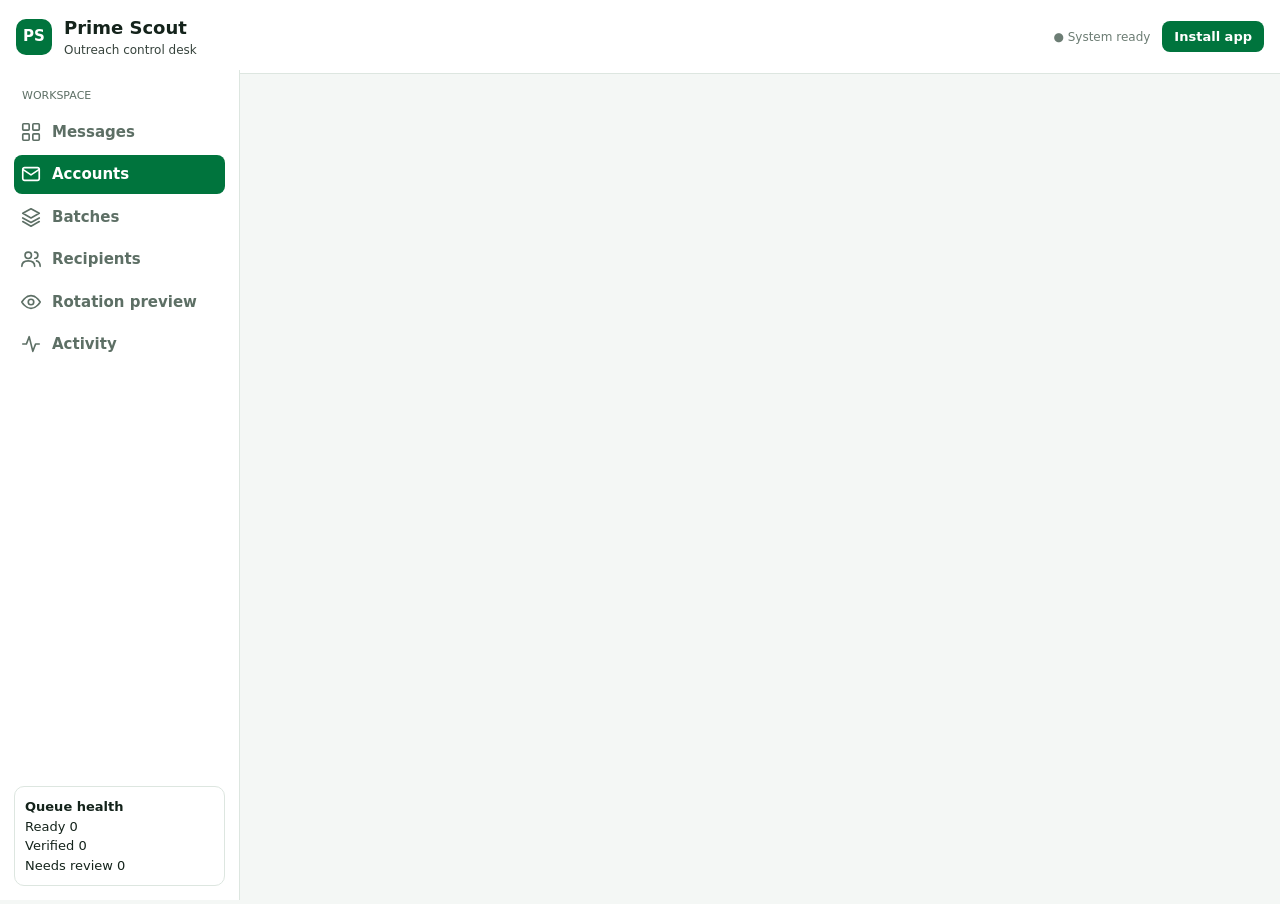
==== accounts.html @ 2829dbc3 "Add files via upload" ====
<!DOCTYPE html>
<html lang="en">
<head>
<meta charset="utf-8">
<meta name="viewport" content="width=device-width, initial-scale=1, viewport-fit=cover">
<meta name="theme-color" content="#00743d">
<meta name="description" content="Scout store owners with rotating message bodies, multiple sending accounts, address checking and no repeat sends.">
<title>Prime Scout — Accounts</title>
<link rel="manifest" href="manifest.webmanifest">
<link rel="icon" href="icon.svg" type="image/svg+xml">
<link rel="stylesheet" href="styles.css">
</head>
<body data-page="accounts">
<header>
  <div class="crest">PS</div>
  <div><h1>Prime Scout</h1><small>Outreach control desk</small></div>
  <span class="ready">● System ready</span><button class="btn" id="inst">Install app</button>
</header>
<nav id="nav"></nav>
<main id="app"></main>
<div id="toast"></div>
<script src="app.js" defer></script>
</body>
</html>
---- styles.css ----
:root{--bg:#f4f7f5;--card:#fff;--ink:#14231b;--mute:#5d6f65;--line:#dde6e0;--brand:#00743d;--brand-ink:#fff;--warn:#b45309;--bad:#b91c1c;--ok:#047857;box-sizing:border-box;padding-top:env(safe-area-inset-top,0px);padding-bottom:env(safe-area-inset-bottom,0px)}
@media (prefers-color-scheme:dark){:root:not([data-theme="light"]){--bg:#0e1612;--card:#16211b;--ink:#e8f1ec;--mute:#93a79c;--line:#26352c;--brand:#2fbf7a;--brand-ink:#04150c;--warn:#f59e0b;--bad:#f87171;--ok:#34d399}}
:root[data-theme="dark"]{--bg:#0e1612;--card:#16211b;--ink:#e8f1ec;--mute:#93a79c;--line:#26352c;--brand:#2fbf7a;--brand-ink:#04150c;--warn:#f59e0b;--bad:#f87171;--ok:#34d399}
*,*::before,*::after{box-sizing:inherit}
html{scroll-padding-top:env(safe-area-inset-top,0px)}
body{margin:0;background:var(--bg);color:var(--ink);font:15px/1.5 system-ui,-apple-system,"Segoe UI",Roboto,sans-serif}
header{background:var(--brand);color:var(--brand-ink);padding:14px 16px;display:flex;align-items:center;gap:12px;flex-wrap:wrap}
header h1{font-size:18px;margin:0}header small{opacity:.85;display:block;font-size:12px}
.crest{width:36px;height:36px;border-radius:10px;background:var(--brand-ink);color:var(--brand);display:grid;place-items:center;font-weight:800}
.health{margin-left:auto;display:flex;gap:6px;font-size:12px}
.health span{background:rgba(0,0,0,.2);padding:3px 8px;border-radius:99px}
nav{display:flex;gap:4px;overflow-x:auto;padding:8px 12px;background:var(--card);border-bottom:1px solid var(--line);position:sticky;top:0;z-index:5}
nav a{border:0;background:none;color:var(--mute);padding:8px 12px;border-radius:8px;font:inherit;font-weight:600;cursor:pointer;white-space:nowrap}
nav a.on{background:var(--brand);color:var(--brand-ink)}
main{max-width:920px;margin:0 auto;padding:16px}
.stats{display:grid;grid-template-columns:repeat(auto-fit,minmax(120px,1fr));gap:10px;margin-bottom:16px}
.stat{background:var(--card);border:1px solid var(--line);border-radius:12px;padding:12px}
.stat b{font-size:24px;display:block}.stat span{color:var(--mute);font-size:12px}
.card{background:var(--card);border:1px solid var(--line);border-radius:12px;padding:14px;margin-bottom:12px}
h2{margin:0 0 4px;font-size:20px}.sub{color:var(--mute);margin:0 0 14px}
label{display:block;font-size:12px;font-weight:600;color:var(--mute);margin:8px 0 4px}
input,textarea,select{width:100%;padding:9px 10px;border:1px solid var(--line);border-radius:8px;background:var(--bg);color:var(--ink);font:inherit}
textarea{min-height:90px;resize:vertical}
.row{display:flex;gap:8px;flex-wrap:wrap;align-items:center}.row>*{flex:1;min-width:120px}
.btn{border:1px solid var(--line);background:var(--card);color:var(--ink);padding:8px 12px;border-radius:8px;font:inherit;font-weight:600;cursor:pointer;flex:0 0 auto}
.btn.p{background:var(--brand);color:var(--brand-ink);border-color:var(--brand)}.btn.d{color:var(--bad)}
.item{display:flex;gap:10px;align-items:flex-start;justify-content:space-between;padding:10px 0;border-top:1px solid var(--line)}
.item:first-child{border-top:0}.item p{margin:2px 0 0;color:var(--mute);font-size:13px;white-space:pre-wrap}
.tag{font-size:11px;padding:2px 8px;border-radius:99px;border:1px solid var(--line);color:var(--mute);white-space:nowrap}
.tag.ok{color:var(--ok)}.tag.warn{color:var(--warn)}.tag.bad{color:var(--bad)}
.acts{display:flex;gap:6px;flex-wrap:wrap}
.scroll{overflow-x:auto}table{width:100%;border-collapse:collapse;font-size:13px}th,td{text-align:left;padding:8px;border-top:1px solid var(--line)}th{color:var(--mute)}
.empty{color:var(--mute);text-align:center;padding:20px}
.mrow{display:flex;align-items:center;gap:12px;background:var(--card);border:1px solid var(--line);border-radius:12px;padding:14px;margin-bottom:10px}.num{width:40px;height:40px;border-radius:50%;background:color-mix(in srgb,var(--brand) 12%,var(--card));color:var(--brand);display:grid;place-items:center;font-weight:700;flex:0 0 auto}.mt{flex:1;min-width:0}.mt b{display:block}.mt small{color:var(--mute);display:block;overflow:hidden;text-overflow:ellipsis;white-space:nowrap}.opt{display:block;width:100%;text-align:left;background:var(--card);border:1px solid var(--line);border-radius:10px;padding:14px;margin-top:10px;color:var(--ink);font:inherit;cursor:pointer}.opt small{display:block;color:var(--mute)}.opt.on{border-color:var(--brand);background:color-mix(in srgb,var(--brand) 10%,var(--card))}.addb{width:100%;padding:14px;text-align:center;border:1px solid var(--line);background:var(--bg);border-radius:10px;font:inherit;font-weight:600;color:var(--ink);cursor:pointer}.trash{background:none;border:0;color:var(--mute);cursor:pointer;padding:4px}.sw{width:48px;height:28px;border-radius:99px;background:var(--line);position:relative;border:0;cursor:pointer;flex:0 0 auto}.sw.on{background:var(--brand)}.sw::after{content:'';position:absolute;top:3px;left:3px;width:22px;height:22px;border-radius:50%;background:#fff;transition:.15s}.sw.on::after{left:23px}
.seg{display:flex;background:color-mix(in srgb,#7c3aed 8%,var(--card));border-radius:99px;padding:4px}.seg button{border:0;background:none;padding:8px 14px;border-radius:99px;font:inherit;color:var(--mute);cursor:pointer}.seg button.on{background:var(--card);color:var(--ink);font-weight:600;box-shadow:0 1px 3px rgba(0,0,0,.15)}.tot{background:color-mix(in srgb,#10b981 22%,var(--card));border-radius:16px;padding:16px;margin:14px 0}.tot b{font-size:30px;display:block}.chart{display:flex;align-items:flex-end;gap:4px;height:200px;background:color-mix(in srgb,#7c3aed 5%,var(--card));border-radius:16px;padding:12px 8px 0}.col{flex:1;height:100%;display:flex;align-items:flex-end}.bar{width:100%;background:#7c3aed;border-radius:6px 6px 0 0}.lbls{display:flex;gap:4px;font-size:11px;color:var(--mute);padding:6px 8px 0}.lbls span{flex:1;text-align:center}.dot{display:inline-block;width:12px;height:12px;border-radius:50%;background:#7c3aed;margin-right:8px;vertical-align:middle}
.stats{display:grid;grid-template-columns:repeat(4,1fr);gap:0;border:1px solid var(--line);border-radius:14px;background:var(--card);margin-bottom:16px}.stat{border:0;border-radius:0;border-right:1px solid var(--line);text-align:center;background:none;padding:14px 4px}.stat:last-child{border-right:0}.stat span{text-transform:uppercase;font-size:11px;letter-spacing:.04em}.stat i{font-size:16px;font-weight:600}
.eyebrow{font-size:11px;letter-spacing:.08em;text-transform:uppercase;color:var(--brand);font-weight:700}
.ready{margin-left:auto;font-size:12px;opacity:.9}
#inst{background:var(--brand-ink);color:var(--brand);border:0;padding:6px 12px;font-size:13px}
.wk,.qh,.lg{display:none}
.stat i{display:block;font-style:normal;font-size:12px;color:var(--ok);margin-top:2px}
.live{display:flex;justify-content:space-between;gap:10px;align-items:flex-start}
nav{position:fixed;bottom:0;left:0;right:0;top:auto;z-index:9;justify-content:space-around;border-top:1px solid var(--line);border-bottom:0;padding:6px 6px calc(6px + env(safe-area-inset-bottom,0px))}
nav a{padding:8px 6px;font-size:12px;flex:1}
main{padding-bottom:90px}
@media(min-width:820px){body{display:grid;grid-template-columns:240px 1fr;grid-template-rows:auto 1fr}header{grid-column:1/3}nav{position:sticky;top:0;grid-row:2;align-self:start;height:calc(100vh - 70px);flex-direction:column;border-top:0;border-right:1px solid var(--line);padding:14px;justify-content:flex-start}nav a{flex:0;text-align:left;font-size:15px}.wk,.qh,.lg{display:block}.sh{display:none}.wk{font-size:11px;color:var(--mute);text-transform:uppercase;margin:4px 8px}.qh{margin-top:auto;border:1px solid var(--line);border-radius:10px;padding:10px;font-size:13px}main{padding-bottom:16px;width:100%}}
#toast{position:fixed;left:50%;bottom:calc(20px + env(safe-area-inset-bottom,0px));transform:translateX(-50%);background:var(--ink);color:var(--bg);padding:10px 16px;border-radius:10px;opacity:0;pointer-events:none;transition:.2s;max-width:90%}
#toast.show{opacity:1}
header{background:var(--card);color:var(--ink);border-bottom:1px solid var(--line)}.crest{background:var(--brand);color:var(--brand-ink)}.ready{color:var(--mute)}#inst{background:var(--brand);color:var(--brand-ink)}.ic{width:22px;height:22px;fill:none;stroke:currentColor;stroke-width:1.8;stroke-linecap:round;stroke-linejoin:round;flex:0 0 auto}nav a{display:flex;flex-direction:column;align-items:center;gap:4px}
@media(max-width:819px){nav{position:sticky;top:0;bottom:auto;border-top:0;border-bottom:1px solid var(--line);background:var(--bg);padding:8px 6px}nav a.on{background:var(--card);color:var(--brand);box-shadow:0 1px 4px rgba(0,0,0,.18)}main{padding-bottom:16px}}
@media(min-width:820px){nav a{flex-direction:row;gap:10px}}
.chip{padding:8px 16px;border-radius:99px;font-weight:600;font-size:15px}.chip.g{background:color-mix(in srgb,#10b981 15%,var(--card));color:var(--ok)}.chip.b{background:color-mix(in srgb,#ef4444 15%,var(--card));color:var(--bad)}.chip.u{background:color-mix(in srgb,var(--mute) 15%,var(--card));color:var(--mute)}.seg.g{background:color-mix(in srgb,var(--mute) 12%,var(--card))}.seg.g button{flex:1;padding:10px 4px}
.note{background:color-mix(in srgb,var(--mute) 8%,var(--card));border:1px solid var(--line);border-radius:12px;padding:14px;color:var(--mute);font-size:14px;margin-bottom:10px}

nav a{text-decoration:none}
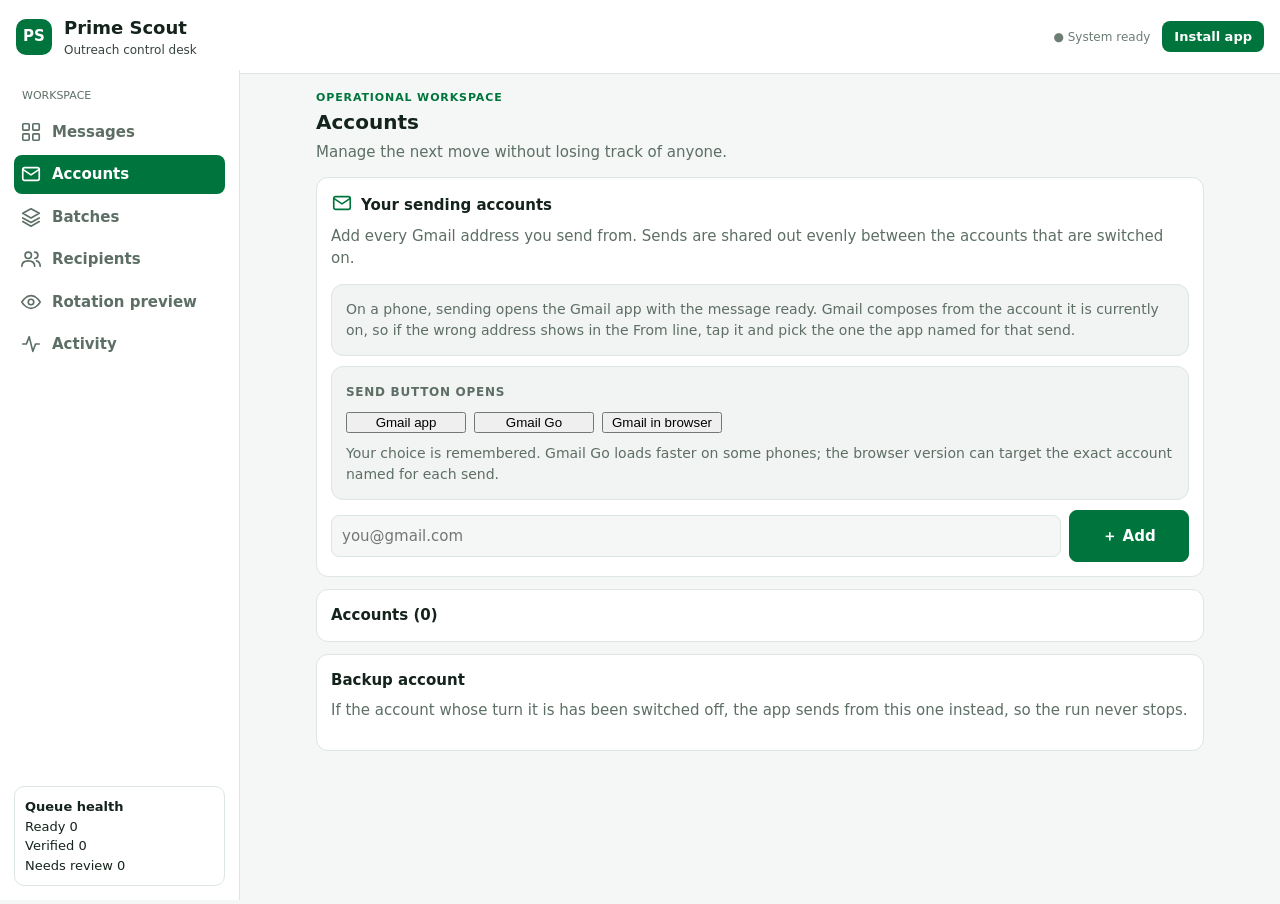
==== commit 67d9b16c: "Add files via upload" ====
--- a/accounts.html
+++ b/accounts.html
@@ -10,15 +10,51 @@
 <link rel="icon" href="icon.svg" type="image/svg+xml">
 <link rel="stylesheet" href="styles.css">
 </head>
-<body data-page="accounts">
+<body data-page="accounts" data-static>
 <header>
   <div class="crest">PS</div>
   <div><h1>Prime Scout</h1><small>Outreach control desk</small></div>
   <span class="ready">● System ready</span><button class="btn" id="inst">Install app</button>
 </header>
 <nav id="nav"></nav>
-<main id="app"></main>
+<main>
+<div class="eyebrow">Operational workspace</div>
+<h2>Accounts</h2>
+<p class="sub">Manage the next move without losing track of anyone.</p>
+<div id="stats"></div>
+
+<section class="card">
+  <b class="ct"><svg class="ic" viewBox="0 0 24 24" style="color:var(--brand);vertical-align:-4px;margin-right:8px"><rect x="3" y="5" width="18" height="14" rx="2"/><path d="M3 7l9 6 9-6"/></svg>Your sending accounts</b>
+  <p class="sub" style="margin:8px 0 14px">Add every Gmail address you send from. Sends are shared out evenly between the accounts that are switched on.</p>
+  <div class="note">On a phone, sending opens the Gmail app with the message ready. Gmail composes from the account it is currently on, so if the wrong address shows in the From line, tap it and pick the one the app named for that send.</div>
+  <div class="note">
+    <b style="font-size:12px;letter-spacing:.06em">SEND BUTTON OPENS</b>
+    <div class="row" style="gap:8px;margin:10px 0">
+      <button class="ob" data-act="setOpen" data-v="app" style="flex:0 0 auto">Gmail app</button>
+      <button class="ob" data-act="setOpen" data-v="go" style="flex:0 0 auto">Gmail Go</button>
+      <button class="ob" data-act="setOpen" data-v="browser" style="flex:0 0 auto">Gmail in browser</button>
+    </div>
+    <span>Your choice is remembered. Gmail Go loads faster on some phones; the browser version can target the exact account named for each send.</span>
+  </div>
+  <div class="row" style="flex-wrap:nowrap">
+    <input id="a-email" type="email" placeholder="you@gmail.com" style="min-width:0">
+    <button class="btn p" data-act="addAcc" style="padding:14px 18px;flex:0 0 auto">＋ Add</button>
+  </div>
+</section>
+
+<section class="card">
+  <b class="ct">Accounts (<span id="acc-count">0</span>)</b>
+  <div id="acc-list"></div>
+</section>
+
+<section class="card">
+  <b class="ct">Backup account</b>
+  <p class="sub" style="margin:8px 0 14px">If the account whose turn it is has been switched off, the app sends from this one instead, so the run never stops.</p>
+  <div id="bk-box"></div>
+</section>
+</main>
 <div id="toast"></div>
 <script src="app.js" defer></script>
+<script src="accounts.js" defer></script>
 </body>
 </html>
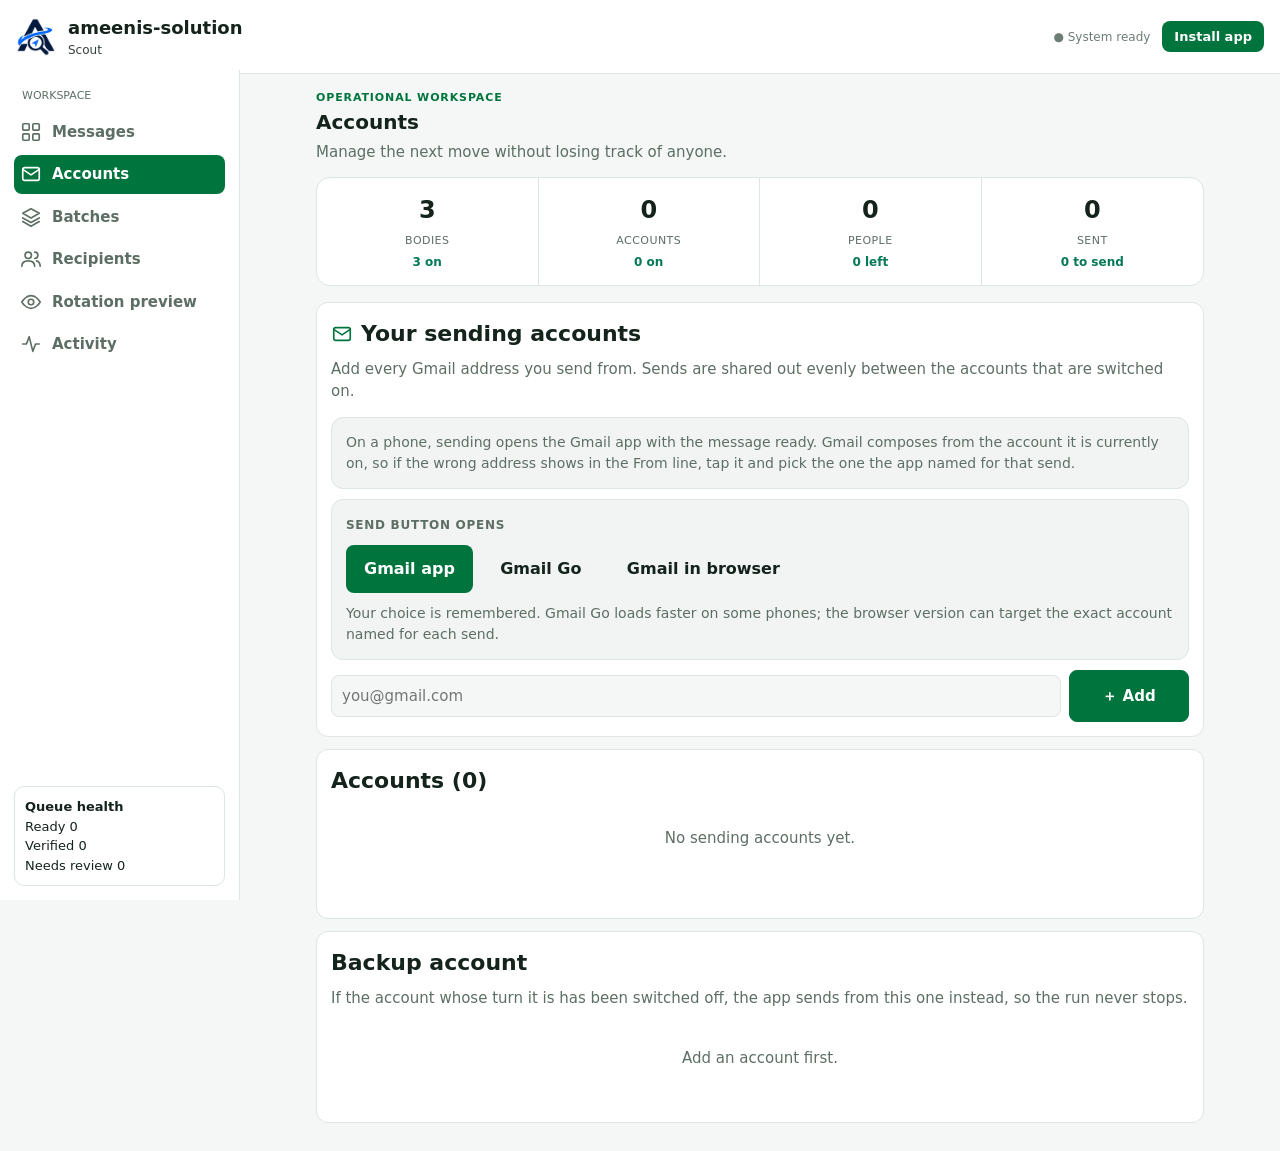
==== commit c56dfa7a: "Add files via upload" ====
--- a/accounts.html
+++ b/accounts.html
@@ -5,15 +5,16 @@
 <meta name="viewport" content="width=device-width, initial-scale=1, viewport-fit=cover">
 <meta name="theme-color" content="#00743d">
 <meta name="description" content="Scout store owners with rotating message bodies, multiple sending accounts, address checking and no repeat sends.">
-<title>Prime Scout — Accounts</title>
+<title>ameenis-solution Scout — Accounts</title>
 <link rel="manifest" href="manifest.webmanifest">
-<link rel="icon" href="icon.svg" type="image/svg+xml">
+<link rel="icon" type="image/png" href="icon-192.png">
+<link rel="apple-touch-icon" href="icon-192.png">
 <link rel="stylesheet" href="styles.css">
 </head>
 <body data-page="accounts" data-static>
 <header>
-  <div class="crest">PS</div>
-  <div><h1>Prime Scout</h1><small>Outreach control desk</small></div>
+  <img class="logo" src="logo-mark.png" alt="ameenis-solution Scout logo" width="40" height="40">
+  <div><h1>ameenis-solution</h1><small>Scout</small></div>
   <span class="ready">● System ready</span><button class="btn" id="inst">Install app</button>
 </header>
 <nav id="nav"></nav>
--- a/styles.css
+++ b/styles.css
@@ -53,3 +53,9 @@
 .note{background:color-mix(in srgb,var(--mute) 8%,var(--card));border:1px solid var(--line);border-radius:12px;padding:14px;color:var(--mute);font-size:14px;margin-bottom:10px}
 
 nav a{text-decoration:none}
+
+.ob{border:0;background:none;padding:12px 18px;font:inherit;font-size:16px;font-weight:600;border-radius:8px;cursor:pointer;color:var(--ink)}.ob.on{background:var(--brand);color:var(--brand-ink)}.ct{font-size:22px}
+
+.dispatch{background:color-mix(in srgb,var(--brand) 9%,var(--card));border-color:color-mix(in srgb,var(--brand) 35%,var(--line))}.saved{border-color:color-mix(in srgb,var(--brand) 30%,var(--line))}.btn:disabled{opacity:.5;cursor:not-allowed}
+
+.logo{width:40px;height:40px;border-radius:10px;object-fit:contain;background:#fff;flex:0 0 auto}
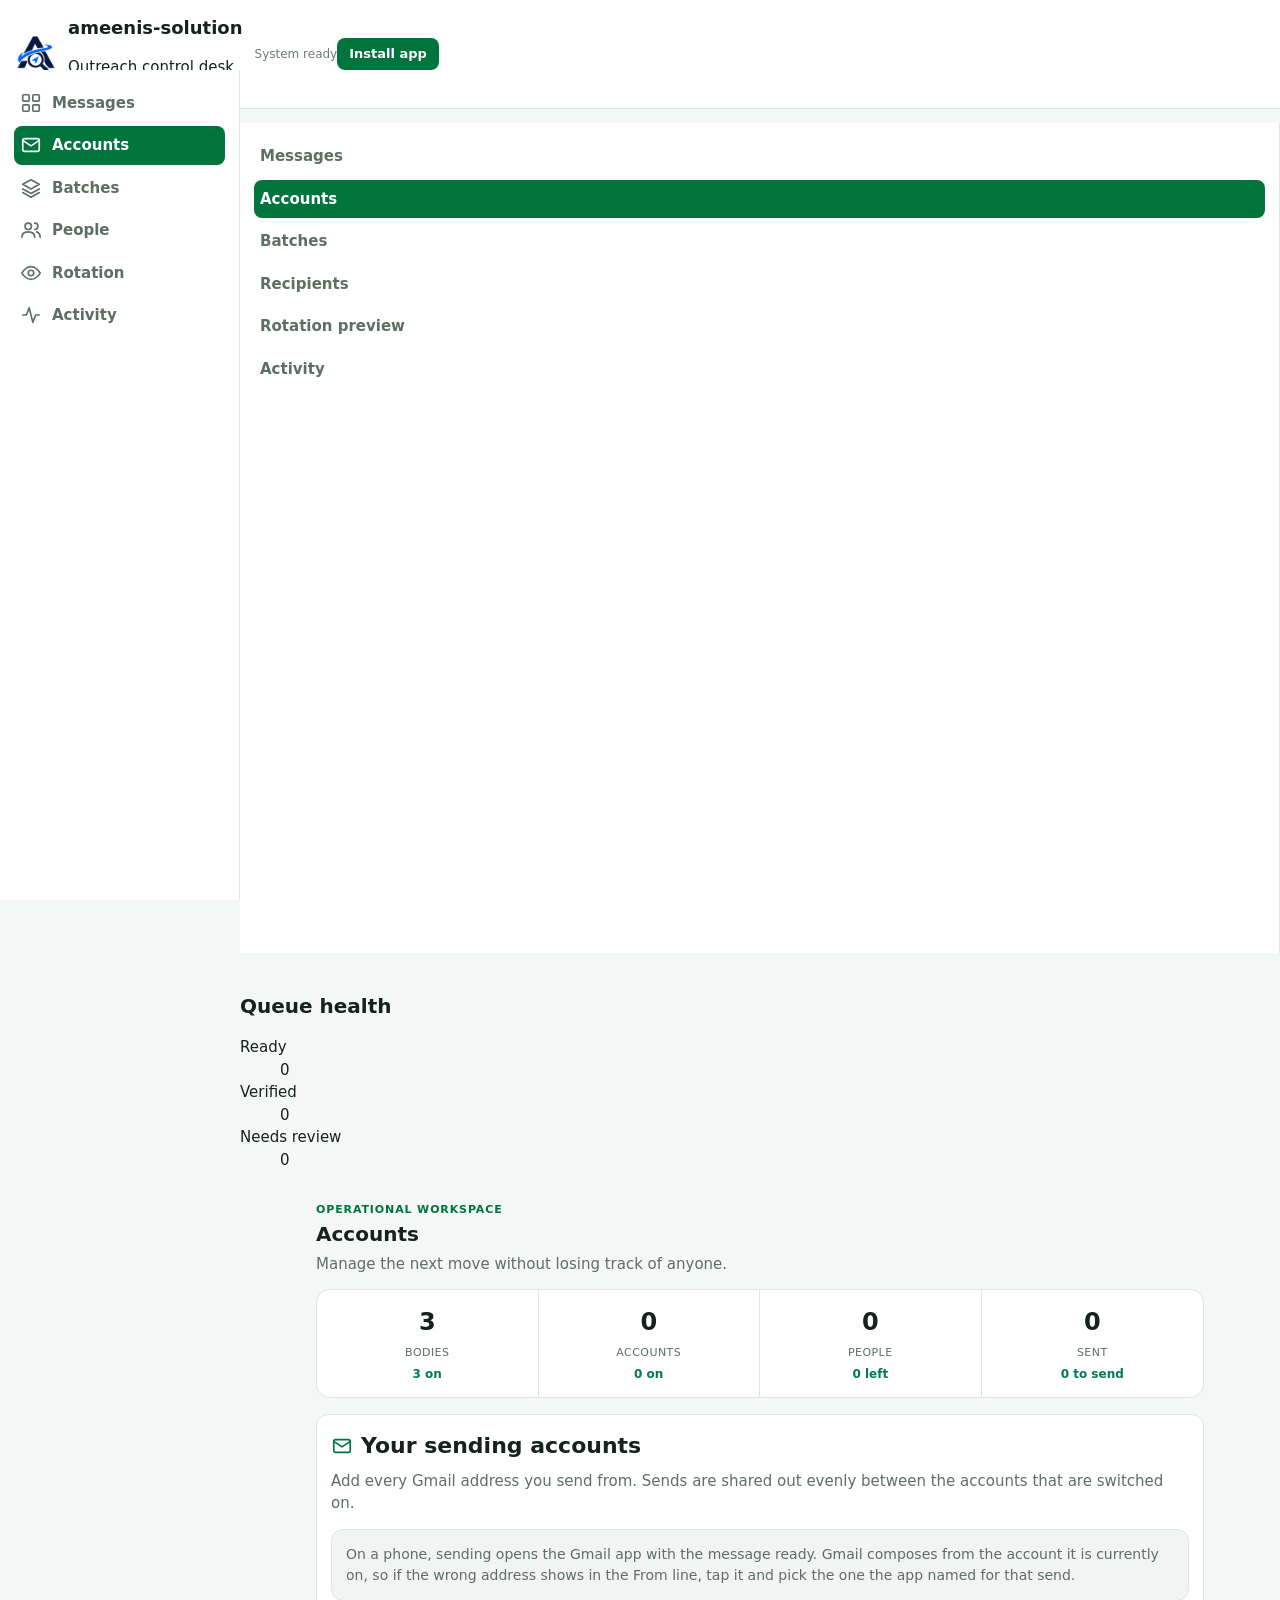
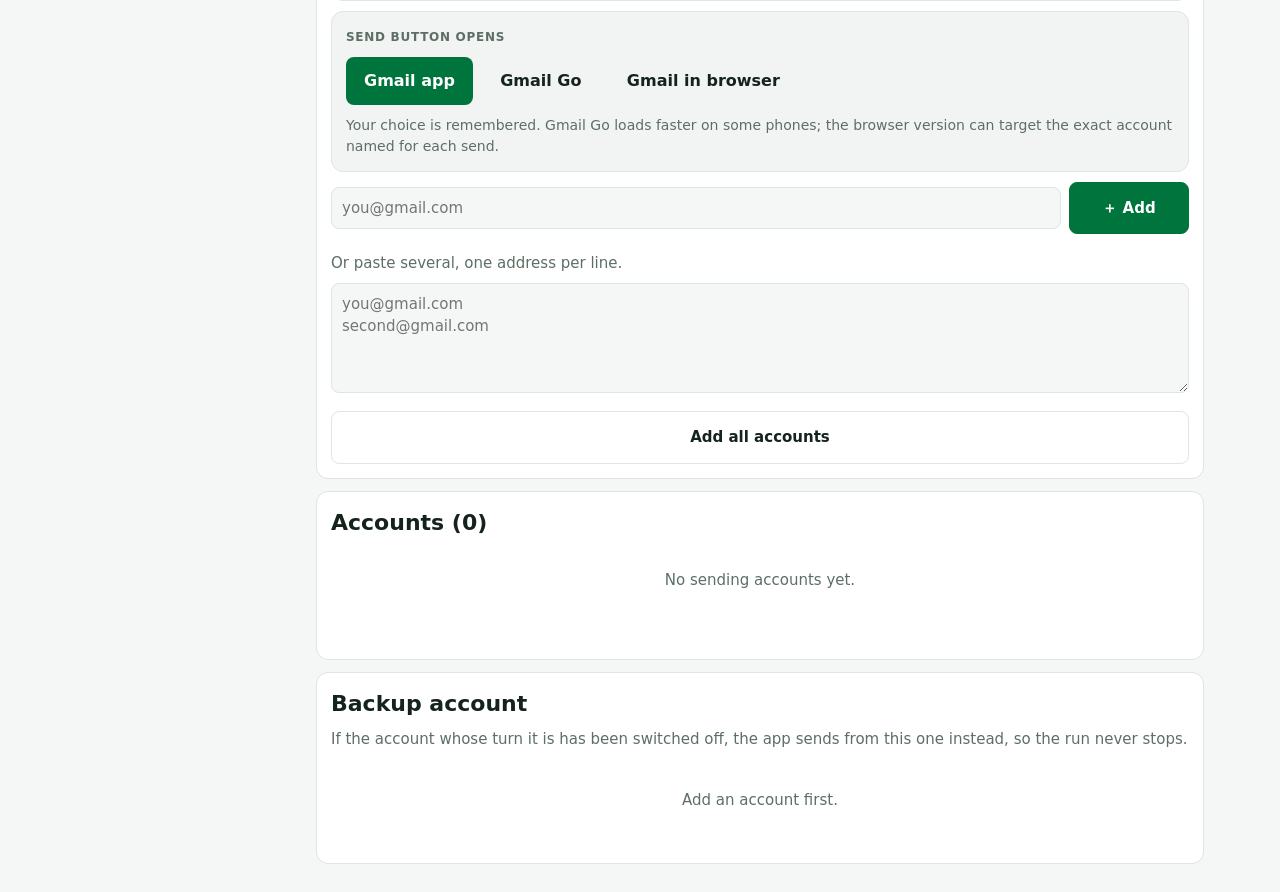
==== commit 87e9fd52: "Add files via upload" ====
--- a/accounts.html
+++ b/accounts.html
@@ -5,24 +5,58 @@
 <meta name="viewport" content="width=device-width, initial-scale=1, viewport-fit=cover">
 <meta name="theme-color" content="#00743d">
 <meta name="description" content="Scout store owners with rotating message bodies, multiple sending accounts, address checking and no repeat sends.">
+<meta name="mobile-web-app-capable" content="yes">
+<meta name="apple-mobile-web-app-capable" content="yes">
+<meta name="apple-mobile-web-app-title" content="ameenis-solution">
+<meta property="og:title" content="ameenis-solution Scout">
+<meta property="og:description" content="Rotate messages and sending accounts evenly, filter bad addresses, and never email the same person twice.">
+<meta property="og:type" content="website">
+<meta property="og:image" content="logo-full.png">
 <title>ameenis-solution Scout — Accounts</title>
 <link rel="manifest" href="manifest.webmanifest">
 <link rel="icon" type="image/png" href="icon-192.png">
 <link rel="apple-touch-icon" href="icon-192.png">
+<link rel="preconnect" href="https://fonts.googleapis.com"><link rel="preconnect" href="https://fonts.gstatic.com" crossorigin>
+<link rel="stylesheet" href="https://fonts.googleapis.com/css2?family=Inter:wght@400;500;600&family=Manrope:wght@400;500;600&family=Space+Grotesk:wght@500;600;700&display=swap">
 <link rel="stylesheet" href="styles.css">
 </head>
 <body data-page="accounts" data-static>
-<header>
-  <img class="logo" src="logo-mark.png" alt="ameenis-solution Scout logo" width="40" height="40">
-  <div><h1>ameenis-solution</h1><small>Scout</small></div>
-  <span class="ready">● System ready</span><button class="btn" id="inst">Install app</button>
+<header class="app-header">
+  <img class="logo" src="logo-mark.png" alt="ameenis-solution Scout logo" width="50" height="50">
+  <div class="brand"><h1>ameenis-solution</h1><p>Outreach control desk</p></div>
+  <div class="header-status"><span class="ready"><i></i>System ready</span><button class="btn" id="inst" type="button">Install app</button></div>
 </header>
-<nav id="nav"></nav>
+<nav class="tabs" aria-label="Sections">
+  <a href="index.html" data-tab="messages"><svg class="ic" viewBox="0 0 24 24" aria-hidden="true"><rect x="3" y="3" width="7" height="7" rx="1"/><rect x="14" y="3" width="7" height="7" rx="1"/><rect x="3" y="14" width="7" height="7" rx="1"/><rect x="14" y="14" width="7" height="7" rx="1"/></svg><span>Messages</span></a>
+  <a href="accounts.html" data-tab="accounts" class="on" aria-current="page"><svg class="ic" viewBox="0 0 24 24" aria-hidden="true"><rect x="3" y="5" width="18" height="14" rx="2"/><path d="M3 7l9 6 9-6"/></svg><span>Accounts</span></a>
+  <a href="batches.html" data-tab="batches"><svg class="ic" viewBox="0 0 24 24" aria-hidden="true"><path d="M12 3l9 5-9 5-9-5 9-5zM3 13l9 5 9-5M3 17l9 5 9-5"/></svg><span>Batches</span></a>
+  <a href="recipients.html" data-tab="people"><svg class="ic" viewBox="0 0 24 24" aria-hidden="true"><circle cx="9" cy="8" r="3.5"/><path d="M2 20c0-4 3-6 7-6s7 2 7 6M16 4.5a3.5 3.5 0 010 7M18 14c2.5.7 4 2.5 4 6"/></svg><span>People</span></a>
+  <a href="rotation.html" data-tab="rotation"><svg class="ic" viewBox="0 0 24 24" aria-hidden="true"><path d="M2 12s4-7 10-7 10 7 10 7-4 7-10 7S2 12 2 12z"/><circle cx="12" cy="12" r="3"/></svg><span>Rotation</span></a>
+  <a href="activity.html" data-tab="activity"><svg class="ic" viewBox="0 0 24 24" aria-hidden="true"><path d="M3 12h4l3-8 4 16 3-8h4"/></svg><span>Activity</span></a>
+</nav>
+<div class="layout">
+<aside class="sidebar">
+  <p class="side-title">Workspace</p>
+  <nav class="side-nav" aria-label="Workspace">
+    <a href="index.html" data-tab="messages">Messages</a>
+    <a href="accounts.html" data-tab="accounts" class="on" aria-current="page">Accounts</a>
+    <a href="batches.html" data-tab="batches">Batches</a>
+    <a href="recipients.html" data-tab="people">Recipients</a>
+    <a href="rotation.html" data-tab="rotation">Rotation preview</a>
+    <a href="activity.html" data-tab="activity">Activity</a>
+  </nav>
+  <div class="queue-health">
+    <h2>Queue health</h2>
+    <dl><div><dt>Ready</dt><dd id="qh-ready">0</dd></div><div><dt>Verified</dt><dd id="qh-ok">0</dd></div><div><dt>Needs review</dt><dd id="qh-bad">0</dd></div></dl>
+  </div>
+</aside>
 <main>
+<section class="hero">
 <div class="eyebrow">Operational workspace</div>
 <h2>Accounts</h2>
 <p class="sub">Manage the next move without losing track of anyone.</p>
 <div id="stats"></div>
+</section>
 
 <section class="card">
   <b class="ct"><svg class="ic" viewBox="0 0 24 24" style="color:var(--brand);vertical-align:-4px;margin-right:8px"><rect x="3" y="5" width="18" height="14" rx="2"/><path d="M3 7l9 6 9-6"/></svg>Your sending accounts</b>
@@ -41,6 +75,7 @@
     <input id="a-email" type="email" placeholder="you@gmail.com" style="min-width:0">
     <button class="btn p" data-act="addAcc" style="padding:14px 18px;flex:0 0 auto">＋ Add</button>
   </div>
+  <p class="sub" style="margin:18px 0 8px">Or paste several, one address per line.</p><textarea id="a-bulk" style="min-height:110px" placeholder="you@gmail.com&#10;second@gmail.com"></textarea><button class="btn" data-act="addAccBulk" style="width:100%;margin-top:12px;padding:14px">Add all accounts</button>
 </section>
 
 <section class="card">
@@ -54,6 +89,7 @@
   <div id="bk-box"></div>
 </section>
 </main>
+</div>
 <div id="toast"></div>
 <script src="app.js" defer></script>
 <script src="accounts.js" defer></script>
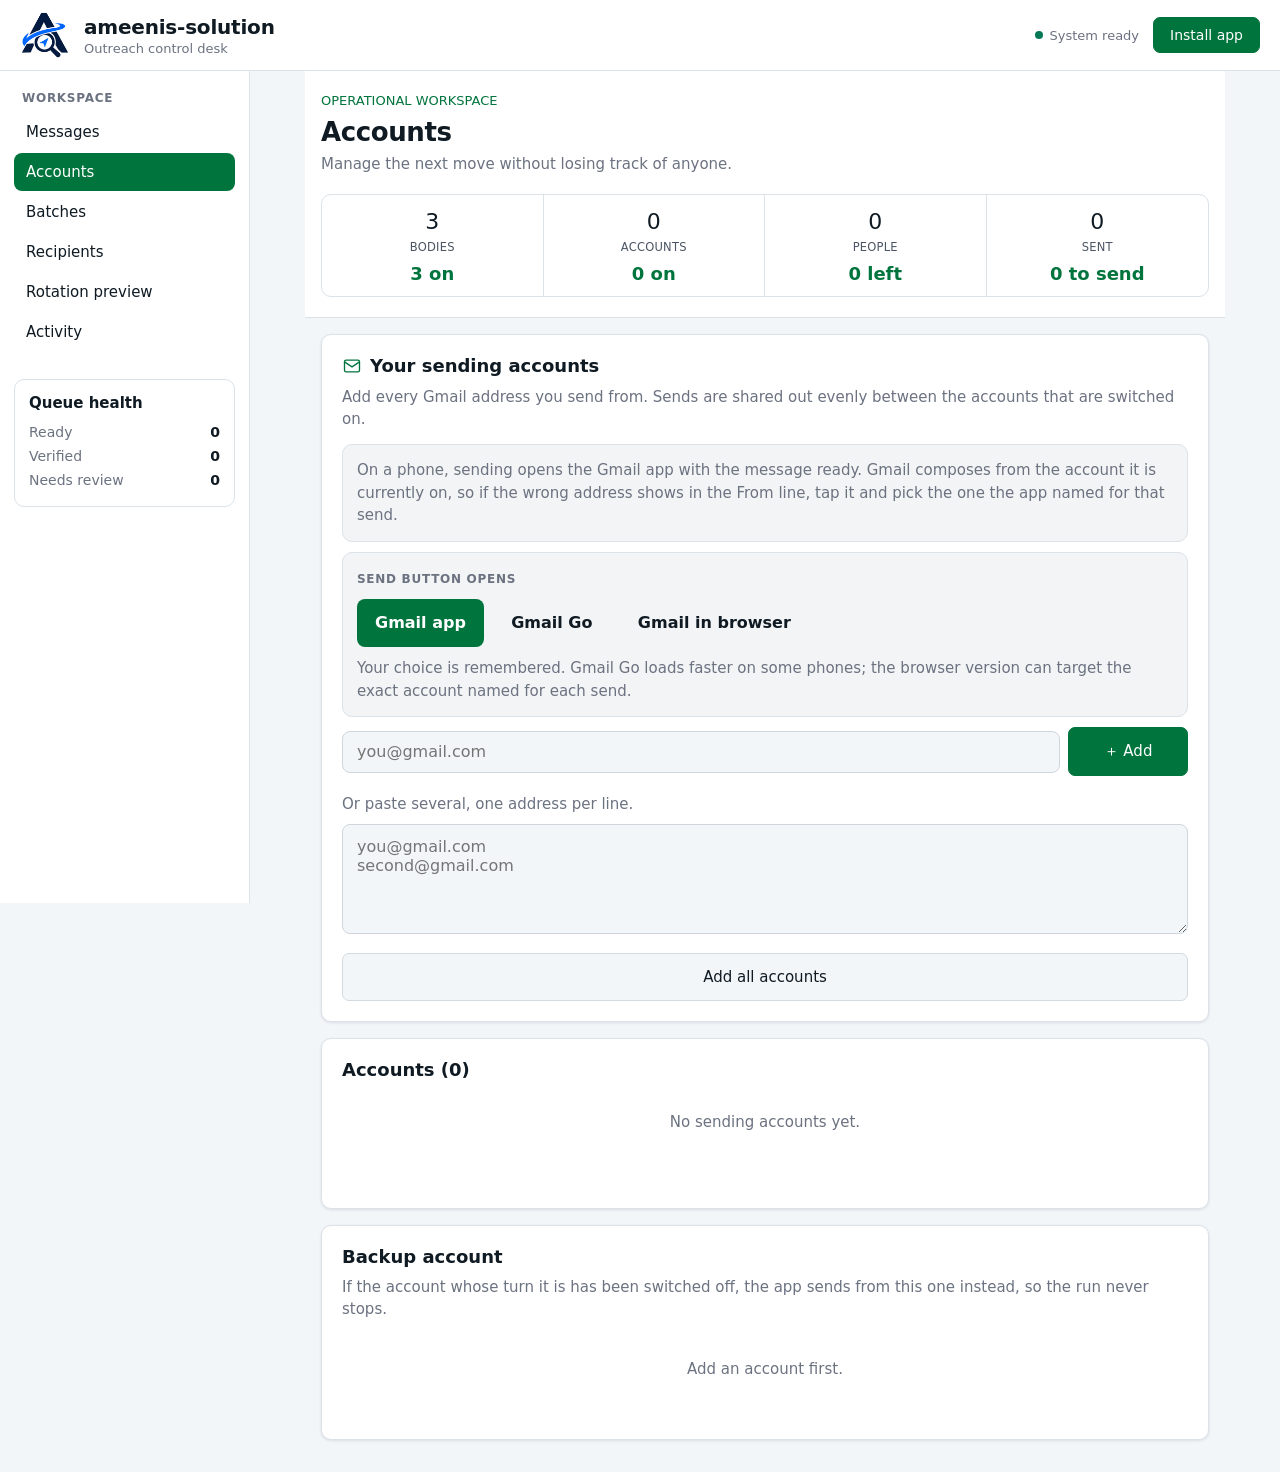
==== commit e9abc462: "Add files via upload" ====
--- a/accounts.html
+++ b/accounts.html
@@ -2,7 +2,7 @@
 <html lang="en">
 <head>
 <meta charset="utf-8">
-<meta name="viewport" content="width=device-width, initial-scale=1, viewport-fit=cover">
+<meta name="viewport" content="width=device-width, initial-scale=1, minimum-scale=1, maximum-scale=1, user-scalable=no, viewport-fit=cover">
 <meta name="theme-color" content="#00743d">
 <meta name="description" content="Scout store owners with rotating message bodies, multiple sending accounts, address checking and no repeat sends.">
 <meta name="mobile-web-app-capable" content="yes">
--- a/styles.css
+++ b/styles.css
@@ -2,60 +2,165 @@
 @media (prefers-color-scheme:dark){:root:not([data-theme="light"]){--bg:#0e1612;--card:#16211b;--ink:#e8f1ec;--mute:#93a79c;--line:#26352c;--brand:#2fbf7a;--brand-ink:#04150c;--warn:#f59e0b;--bad:#f87171;--ok:#34d399}}
 :root[data-theme="dark"]{--bg:#0e1612;--card:#16211b;--ink:#e8f1ec;--mute:#93a79c;--line:#26352c;--brand:#2fbf7a;--brand-ink:#04150c;--warn:#f59e0b;--bad:#f87171;--ok:#34d399}
 *,*::before,*::after{box-sizing:inherit}
+html,body{touch-action:pan-x pan-y}
 html{scroll-padding-top:env(safe-area-inset-top,0px)}
-body{margin:0;background:var(--bg);color:var(--ink);font:15px/1.5 system-ui,-apple-system,"Segoe UI",Roboto,sans-serif}
-header{background:var(--brand);color:var(--brand-ink);padding:14px 16px;display:flex;align-items:center;gap:12px;flex-wrap:wrap}
-header h1{font-size:18px;margin:0}header small{opacity:.85;display:block;font-size:12px}
-.crest{width:36px;height:36px;border-radius:10px;background:var(--brand-ink);color:var(--brand);display:grid;place-items:center;font-weight:800}
-.health{margin-left:auto;display:flex;gap:6px;font-size:12px}
-.health span{background:rgba(0,0,0,.2);padding:3px 8px;border-radius:99px}
-nav{display:flex;gap:4px;overflow-x:auto;padding:8px 12px;background:var(--card);border-bottom:1px solid var(--line);position:sticky;top:0;z-index:5}
-nav a{border:0;background:none;color:var(--mute);padding:8px 12px;border-radius:8px;font:inherit;font-weight:600;cursor:pointer;white-space:nowrap}
-nav a.on{background:var(--brand);color:var(--brand-ink)}
+body{margin:0;background:var(--bg);color:var(--ink);font:15px/1.5 var(--uf,system-ui,-apple-system,"Segoe UI",Roboto,sans-serif);-webkit-text-size-adjust:100%}
+button,input,select,textarea{font-family:inherit}
+.btn{white-space:nowrap}
+.tabs a span{max-width:100%;overflow:hidden;text-overflow:ellipsis}
+@media(max-width:380px){.tabs a{font-size:11px}.tabs{padding:8px 4px}}
 main{max-width:920px;margin:0 auto;padding:16px}
 .stats{display:grid;grid-template-columns:repeat(auto-fit,minmax(120px,1fr));gap:10px;margin-bottom:16px}
 .stat{background:var(--card);border:1px solid var(--line);border-radius:12px;padding:12px}
-.stat b{font-size:24px;display:block}.stat span{color:var(--mute);font-size:12px}
+.stat b{font-size:24px;display:block}
+.stat span{color:var(--mute);font-size:12px}
 .card{background:var(--card);border:1px solid var(--line);border-radius:12px;padding:14px;margin-bottom:12px}
-h2{margin:0 0 4px;font-size:20px}.sub{color:var(--mute);margin:0 0 14px}
+h2{margin:0 0 4px;font-size:20px}
+.sub{color:var(--mute);margin:0 0 14px}
 label{display:block;font-size:12px;font-weight:600;color:var(--mute);margin:8px 0 4px}
 input,textarea,select{width:100%;padding:9px 10px;border:1px solid var(--line);border-radius:8px;background:var(--bg);color:var(--ink);font:inherit}
 textarea{min-height:90px;resize:vertical}
-.row{display:flex;gap:8px;flex-wrap:wrap;align-items:center}.row>*{flex:1;min-width:120px}
+.row{display:flex;gap:8px;flex-wrap:wrap;align-items:center}
+.row>*{flex:1;min-width:120px}
 .btn{border:1px solid var(--line);background:var(--card);color:var(--ink);padding:8px 12px;border-radius:8px;font:inherit;font-weight:600;cursor:pointer;flex:0 0 auto}
-.btn.p{background:var(--brand);color:var(--brand-ink);border-color:var(--brand)}.btn.d{color:var(--bad)}
+.btn.p{background:var(--brand);color:var(--brand-ink);border-color:var(--brand)}
+.btn.d{color:var(--bad)}
 .item{display:flex;gap:10px;align-items:flex-start;justify-content:space-between;padding:10px 0;border-top:1px solid var(--line)}
-.item:first-child{border-top:0}.item p{margin:2px 0 0;color:var(--mute);font-size:13px;white-space:pre-wrap}
+.item:first-child{border-top:0}
+.item p{margin:2px 0 0;color:var(--mute);font-size:13px;white-space:pre-wrap}
 .tag{font-size:11px;padding:2px 8px;border-radius:99px;border:1px solid var(--line);color:var(--mute);white-space:nowrap}
-.tag.ok{color:var(--ok)}.tag.warn{color:var(--warn)}.tag.bad{color:var(--bad)}
+.tag.ok{color:var(--ok)}
+.tag.warn{color:var(--warn)}
+.tag.bad{color:var(--bad)}
 .acts{display:flex;gap:6px;flex-wrap:wrap}
-.scroll{overflow-x:auto}table{width:100%;border-collapse:collapse;font-size:13px}th,td{text-align:left;padding:8px;border-top:1px solid var(--line)}th{color:var(--mute)}
+.scroll{overflow-x:auto}
+table{width:100%;border-collapse:collapse;font-size:13px}
+th,td{text-align:left;padding:8px;border-top:1px solid var(--line)}
+th{color:var(--mute)}
 .empty{color:var(--mute);text-align:center;padding:20px}
-.mrow{display:flex;align-items:center;gap:12px;background:var(--card);border:1px solid var(--line);border-radius:12px;padding:14px;margin-bottom:10px}.num{width:40px;height:40px;border-radius:50%;background:color-mix(in srgb,var(--brand) 12%,var(--card));color:var(--brand);display:grid;place-items:center;font-weight:700;flex:0 0 auto}.mt{flex:1;min-width:0}.mt b{display:block}.mt small{color:var(--mute);display:block;overflow:hidden;text-overflow:ellipsis;white-space:nowrap}.opt{display:block;width:100%;text-align:left;background:var(--card);border:1px solid var(--line);border-radius:10px;padding:14px;margin-top:10px;color:var(--ink);font:inherit;cursor:pointer}.opt small{display:block;color:var(--mute)}.opt.on{border-color:var(--brand);background:color-mix(in srgb,var(--brand) 10%,var(--card))}.addb{width:100%;padding:14px;text-align:center;border:1px solid var(--line);background:var(--bg);border-radius:10px;font:inherit;font-weight:600;color:var(--ink);cursor:pointer}.trash{background:none;border:0;color:var(--mute);cursor:pointer;padding:4px}.sw{width:48px;height:28px;border-radius:99px;background:var(--line);position:relative;border:0;cursor:pointer;flex:0 0 auto}.sw.on{background:var(--brand)}.sw::after{content:'';position:absolute;top:3px;left:3px;width:22px;height:22px;border-radius:50%;background:#fff;transition:.15s}.sw.on::after{left:23px}
-.seg{display:flex;background:color-mix(in srgb,#7c3aed 8%,var(--card));border-radius:99px;padding:4px}.seg button{border:0;background:none;padding:8px 14px;border-radius:99px;font:inherit;color:var(--mute);cursor:pointer}.seg button.on{background:var(--card);color:var(--ink);font-weight:600;box-shadow:0 1px 3px rgba(0,0,0,.15)}.tot{background:color-mix(in srgb,#10b981 22%,var(--card));border-radius:16px;padding:16px;margin:14px 0}.tot b{font-size:30px;display:block}.chart{display:flex;align-items:flex-end;gap:4px;height:200px;background:color-mix(in srgb,#7c3aed 5%,var(--card));border-radius:16px;padding:12px 8px 0}.col{flex:1;height:100%;display:flex;align-items:flex-end}.bar{width:100%;background:#7c3aed;border-radius:6px 6px 0 0}.lbls{display:flex;gap:4px;font-size:11px;color:var(--mute);padding:6px 8px 0}.lbls span{flex:1;text-align:center}.dot{display:inline-block;width:12px;height:12px;border-radius:50%;background:#7c3aed;margin-right:8px;vertical-align:middle}
-.stats{display:grid;grid-template-columns:repeat(4,1fr);gap:0;border:1px solid var(--line);border-radius:14px;background:var(--card);margin-bottom:16px}.stat{border:0;border-radius:0;border-right:1px solid var(--line);text-align:center;background:none;padding:14px 4px}.stat:last-child{border-right:0}.stat span{text-transform:uppercase;font-size:11px;letter-spacing:.04em}.stat i{font-size:16px;font-weight:600}
+.mrow{display:flex;align-items:center;gap:12px;background:var(--card);border:1px solid var(--line);border-radius:12px;padding:14px;margin-bottom:10px}
+.num{width:40px;height:40px;border-radius:50%;background:color-mix(in srgb,var(--brand) 12%,var(--card));color:var(--brand);display:grid;place-items:center;font-weight:700;flex:0 0 auto}
+.mt{flex:1;min-width:0}
+.mt b{display:block}
+.mt small{color:var(--mute);display:block;overflow:hidden;text-overflow:ellipsis;white-space:nowrap}
+.opt{display:block;width:100%;text-align:left;background:var(--card);border:1px solid var(--line);border-radius:10px;padding:14px;margin-top:10px;color:var(--ink);font:inherit;cursor:pointer}
+.opt small{display:block;color:var(--mute)}
+.opt.on{border-color:var(--brand);background:color-mix(in srgb,var(--brand) 10%,var(--card))}
+.addb{width:100%;padding:14px;text-align:center;border:1px solid var(--line);background:var(--bg);border-radius:10px;font:inherit;font-weight:600;color:var(--ink);cursor:pointer}
+.trash{background:none;border:0;color:var(--mute);cursor:pointer;padding:4px}
+.sw{width:48px;height:28px;border-radius:99px;background:var(--line);position:relative;border:0;cursor:pointer;flex:0 0 auto}
+.sw.on{background:var(--brand)}
+.sw::after{content:'';position:absolute;top:3px;left:3px;width:22px;height:22px;border-radius:50%;background:#fff;transition:.15s}
+.sw.on::after{left:23px}
+.seg{display:flex;background:color-mix(in srgb,#7c3aed 8%,var(--card));border-radius:99px;padding:4px}
+.seg button{border:0;background:none;padding:8px 14px;border-radius:99px;font:inherit;color:var(--mute);cursor:pointer}
+.seg button.on{background:var(--card);color:var(--ink);font-weight:600;box-shadow:0 1px 3px rgba(0,0,0,.15)}
+.tot{background:color-mix(in srgb,#10b981 22%,var(--card));border-radius:16px;padding:16px;margin:14px 0}
+.tot b{font-size:30px;display:block}
+.chart{display:flex;align-items:flex-end;gap:4px;height:200px;background:color-mix(in srgb,#7c3aed 5%,var(--card));border-radius:16px;padding:12px 8px 0}
+.col{flex:1;height:100%;display:flex;align-items:flex-end}
+.bar{width:100%;background:#7c3aed;border-radius:6px 6px 0 0}
+.lbls{display:flex;gap:4px;font-size:11px;color:var(--mute);padding:6px 8px 0}
+.lbls span{flex:1;text-align:center}
+.dot{display:inline-block;width:12px;height:12px;border-radius:50%;background:#7c3aed;margin-right:8px;vertical-align:middle}
+.stats{display:grid;grid-template-columns:repeat(4,1fr);gap:0;border:1px solid var(--line);border-radius:14px;background:var(--card);margin-bottom:16px}
+.stat{border:0;border-radius:0;border-right:1px solid var(--line);text-align:center;background:none;padding:14px 4px}
+.stat:last-child{border-right:0}
+.stat span{text-transform:uppercase;font-size:11px;letter-spacing:.04em}
+.stat i{font-size:16px;font-weight:600}
 .eyebrow{font-size:11px;letter-spacing:.08em;text-transform:uppercase;color:var(--brand);font-weight:700}
-.ready{margin-left:auto;font-size:12px;opacity:.9}
-#inst{background:var(--brand-ink);color:var(--brand);border:0;padding:6px 12px;font-size:13px}
-.wk,.qh,.lg{display:none}
 .stat i{display:block;font-style:normal;font-size:12px;color:var(--ok);margin-top:2px}
 .live{display:flex;justify-content:space-between;gap:10px;align-items:flex-start}
-nav{position:fixed;bottom:0;left:0;right:0;top:auto;z-index:9;justify-content:space-around;border-top:1px solid var(--line);border-bottom:0;padding:6px 6px calc(6px + env(safe-area-inset-bottom,0px))}
-nav a{padding:8px 6px;font-size:12px;flex:1}
-main{padding-bottom:90px}
-@media(min-width:820px){body{display:grid;grid-template-columns:240px 1fr;grid-template-rows:auto 1fr}header{grid-column:1/3}nav{position:sticky;top:0;grid-row:2;align-self:start;height:calc(100vh - 70px);flex-direction:column;border-top:0;border-right:1px solid var(--line);padding:14px;justify-content:flex-start}nav a{flex:0;text-align:left;font-size:15px}.wk,.qh,.lg{display:block}.sh{display:none}.wk{font-size:11px;color:var(--mute);text-transform:uppercase;margin:4px 8px}.qh{margin-top:auto;border:1px solid var(--line);border-radius:10px;padding:10px;font-size:13px}main{padding-bottom:16px;width:100%}}
+@media(min-width:820px){main{padding-bottom:16px;width:100%}}
 #toast{position:fixed;left:50%;bottom:calc(20px + env(safe-area-inset-bottom,0px));transform:translateX(-50%);background:var(--ink);color:var(--bg);padding:10px 16px;border-radius:10px;opacity:0;pointer-events:none;transition:.2s;max-width:90%}
 #toast.show{opacity:1}
-header{background:var(--card);color:var(--ink);border-bottom:1px solid var(--line)}.crest{background:var(--brand);color:var(--brand-ink)}.ready{color:var(--mute)}#inst{background:var(--brand);color:var(--brand-ink)}.ic{width:22px;height:22px;fill:none;stroke:currentColor;stroke-width:1.8;stroke-linecap:round;stroke-linejoin:round;flex:0 0 auto}nav a{display:flex;flex-direction:column;align-items:center;gap:4px}
-@media(max-width:819px){nav{position:sticky;top:0;bottom:auto;border-top:0;border-bottom:1px solid var(--line);background:var(--bg);padding:8px 6px}nav a.on{background:var(--card);color:var(--brand);box-shadow:0 1px 4px rgba(0,0,0,.18)}main{padding-bottom:16px}}
-@media(min-width:820px){nav a{flex-direction:row;gap:10px}}
-.chip{padding:8px 16px;border-radius:99px;font-weight:600;font-size:15px}.chip.g{background:color-mix(in srgb,#10b981 15%,var(--card));color:var(--ok)}.chip.b{background:color-mix(in srgb,#ef4444 15%,var(--card));color:var(--bad)}.chip.u{background:color-mix(in srgb,var(--mute) 15%,var(--card));color:var(--mute)}.seg.g{background:color-mix(in srgb,var(--mute) 12%,var(--card))}.seg.g button{flex:1;padding:10px 4px}
+.ic{width:22px;height:22px;fill:none;stroke:currentColor;stroke-width:1.8;stroke-linecap:round;stroke-linejoin:round;flex:0 0 auto}
+.chip{padding:8px 16px;border-radius:99px;font-weight:600;font-size:15px}
+.chip.g{background:color-mix(in srgb,#10b981 15%,var(--card));color:var(--ok)}
+.chip.b{background:color-mix(in srgb,#ef4444 15%,var(--card));color:var(--bad)}
+.chip.u{background:color-mix(in srgb,var(--mute) 15%,var(--card));color:var(--mute)}
+.seg.g{background:color-mix(in srgb,var(--mute) 12%,var(--card))}
+.seg.g button{flex:1;padding:10px 4px}
 .note{background:color-mix(in srgb,var(--mute) 8%,var(--card));border:1px solid var(--line);border-radius:12px;padding:14px;color:var(--mute);font-size:14px;margin-bottom:10px}
+.ob{border:0;background:none;padding:12px 18px;font:inherit;font-size:16px;font-weight:600;border-radius:8px;cursor:pointer;color:var(--ink)}
+.ob.on{background:var(--brand);color:var(--brand-ink)}
+.ct{font-size:22px}
+.dispatch{background:color-mix(in srgb,var(--brand) 9%,var(--card));border-color:color-mix(in srgb,var(--brand) 35%,var(--line))}
+.saved{border-color:color-mix(in srgb,var(--brand) 30%,var(--line))}
+.btn:disabled{opacity:.5;cursor:not-allowed}
+.logo{width:40px;height:40px;border-radius:10px;object-fit:contain;background:#fff;flex:0 0 auto}
+/* ===== Look matched to the reference (Activity page content left unchanged) ===== */
+:root{--bg:#f2f6f9;--ink:#0f1a23;--mute:#6b7280;--line:#dbe2e8;--navbg:#f1f4f6;--tint:#e5eeeb;--tintline:#b7d6c8;--hf:"Space Grotesk","Inter",system-ui,sans-serif;--bf:"Manrope","Inter",system-ui,sans-serif;--uf:"Inter",system-ui,-apple-system,"Segoe UI",Roboto,sans-serif}
+@media (prefers-color-scheme:dark){:root:not([data-theme="light"]){--bg:#0e1612;--ink:#e8f1ec;--mute:#93a79c;--line:#26352c;--navbg:#121d17;--tint:#14261c;--tintline:#2a4d3a}}
+.logo{width:50px;height:50px;border-radius:0;background:none;object-fit:contain}
+@media(max-width:819px){{
+}}
+body:not([data-page="activity"]) main{font-family:var(--uf);padding-top:0}
+body:not([data-page="activity"]) .hero{background:var(--card);margin:0 -16px 16px;padding:22px 16px 20px;border-bottom:1px solid var(--line)}
+body:not([data-page="activity"]) .hero .eyebrow{font:500 13px/1.2 var(--uf);letter-spacing:0;text-transform:uppercase;color:var(--brand)}
+body:not([data-page="activity"]) .hero h2{font:700 26px/1.2 var(--hf);margin:8px 0 6px;letter-spacing:-.015em}
+body:not([data-page="activity"]) .hero .sub{font:400 15px/1.45 var(--bf);color:var(--mute);margin:0 0 18px}
+body:not([data-page="activity"]) .hero .stats{margin:0;border-radius:10px;border:1px solid var(--line)}
+body:not([data-page="activity"]) .stat{padding:14px 4px 12px}
+body:not([data-page="activity"]) .stat b{font:500 22px/1.2 var(--hf)}
+body:not([data-page="activity"]) .stat span{font:500 11.5px/1.2 var(--uf);letter-spacing:.02em;color:#4b5563;margin-top:6px;display:block}
+body:not([data-page="activity"]) .stat i{font:600 18px/1.2 var(--uf);color:var(--brand);margin-top:8px}
+body:not([data-page="activity"]) .card{border-radius:10px;border:1px solid var(--line);box-shadow:0 1px 3px rgba(16,24,40,.10);padding:20px;margin-bottom:16px}
+body:not([data-page="activity"]) .card b[style*="font-size:22px"],body:not([data-page="activity"]) .ct{font:600 18px/1.25 var(--hf)!important}
+body:not([data-page="activity"]) .card .sub,body:not([data-page="activity"]) .note{font-family:var(--bf)}
+body:not([data-page="activity"]) .card .sub{font-size:15px;line-height:1.45;color:var(--mute)}
+body:not([data-page="activity"]) label{font:500 15px/1.3 var(--uf);color:var(--ink)}
+body:not([data-page="activity"]) input,body:not([data-page="activity"]) select,body:not([data-page="activity"]) textarea{font:400 15px var(--uf);border:1px solid #cfd6dd;border-radius:8px;background:var(--bg);color:var(--ink);padding:0 14px;height:42px}
+body:not([data-page="activity"]) textarea{height:auto;padding:12px 14px}
+body:not([data-page="activity"]) .btn{font:500 15px var(--uf);border-radius:7px;min-height:40px;padding:0 16px;border:1px solid #d3dae0;background:var(--bg);color:var(--ink)}
+body:not([data-page="activity"]) .btn.p{background:var(--brand);border-color:var(--brand);color:#fff}
+body:not([data-page="activity"]) .btn.d{color:var(--bad)}
+body:not([data-page="activity"]) .note{font-size:15px;line-height:1.5;border-radius:10px}
+body:not([data-page="activity"]) .mrow{border-radius:10px;padding:14px 16px;box-shadow:0 1px 3px rgba(16,24,40,.10)}
+body:not([data-page="activity"]) .num{background:#e6f0ea;color:var(--brand);font:600 17px var(--uf)}
+body:not([data-page="activity"]) .mt b{font:500 17px/1.3 var(--uf)}
+body:not([data-page="activity"]) .mt small{font:400 14px var(--bf)}
+body:not([data-page="activity"]) .opt{border-radius:10px;font-family:var(--uf)}
+body:not([data-page="activity"]) .opt b{font:500 17px var(--uf)}
+body:not([data-page="activity"]) .opt small{font:400 15px/1.4 var(--bf)}
+body:not([data-page="activity"]) .chip{font:500 15px var(--uf)}
+body:not([data-page="activity"]) .seg.g{border-radius:10px}
+body:not([data-page="activity"]) .seg.g button{font:500 15px var(--uf);border-radius:8px}
+body:not([data-page="activity"]) .dispatch{background:var(--tint);border-color:var(--tintline)}
+body:not([data-page="activity"]) .saved{border-color:var(--tintline)}
+body:not([data-page="activity"]) .item{border-color:var(--line)}
 
-nav a{text-decoration:none}
-
-.ob{border:0;background:none;padding:12px 18px;font:inherit;font-size:16px;font-weight:600;border-radius:8px;cursor:pointer;color:var(--ink)}.ob.on{background:var(--brand);color:var(--brand-ink)}.ct{font-size:22px}
-
-.dispatch{background:color-mix(in srgb,var(--brand) 9%,var(--card));border-color:color-mix(in srgb,var(--brand) 35%,var(--line))}.saved{border-color:color-mix(in srgb,var(--brand) 30%,var(--line))}.btn:disabled{opacity:.5;cursor:not-allowed}
-
-.logo{width:40px;height:40px;border-radius:10px;object-fit:contain;background:#fff;flex:0 0 auto}
+/* ===== App shell: header, tab bar (phones), sidebar (desktop), layout ===== */
+.app-header{display:flex;align-items:center;gap:14px;padding:10px 20px;min-height:68px;background:var(--card);color:var(--ink);border-bottom:1px solid var(--line)}
+.logo{width:50px;height:50px;object-fit:contain;flex:0 0 auto;background:none;border-radius:0}
+.brand h1{font:700 20px/1.2 var(--hf);margin:0;letter-spacing:-.01em}
+.brand p{display:none;margin:2px 0 0;font:400 13px var(--bf);color:var(--mute)}
+.header-status{display:none;margin-left:auto;align-items:center;gap:14px}
+.ready{display:inline-flex;align-items:center;gap:6px;font:500 13px var(--uf);color:var(--mute)}
+.ready i{width:8px;height:8px;border-radius:50%;background:var(--ok)}
+#inst{background:var(--brand);border-color:var(--brand);color:var(--brand-ink);min-height:36px;font-size:14px}
+.tabs{display:flex;gap:2px;padding:8px;background:var(--navbg);border-bottom:1px solid var(--line);font-family:var(--uf)}
+.tabs a{flex:1;min-width:0;display:flex;flex-direction:column;align-items:center;gap:5px;padding:8px 2px;border:1px solid transparent;border-radius:8px;font:500 12px/1.2 var(--uf);color:#4b5563;text-decoration:none;white-space:nowrap}
+.tabs a.on{background:var(--card);border-color:var(--line);color:var(--brand);box-shadow:0 1px 3px rgba(16,24,40,.12)}
+.ic{width:20px;height:20px;fill:none;stroke:currentColor;stroke-width:1.6;stroke-linecap:round;stroke-linejoin:round;flex:0 0 auto}
+.layout{display:block}
+.sidebar{display:none}
+@media(min-width:820px){
+  .brand p{display:block}
+  .header-status{display:flex}
+  .tabs{display:none}
+  .layout{display:grid;grid-template-columns:250px minmax(0,1fr);align-items:start}
+  .sidebar{display:block;position:sticky;top:0;min-height:calc(100vh - 68px);padding:20px 14px;background:var(--card);border-right:1px solid var(--line)}
+  .side-title{margin:0 8px 8px;font:600 12px var(--uf);text-transform:uppercase;letter-spacing:.06em;color:var(--mute)}
+  .side-nav{display:flex;flex-direction:column;gap:2px}
+  .side-nav a{padding:10px 12px;border-radius:8px;font:500 15px var(--uf);color:var(--ink);text-decoration:none}
+  .side-nav a.on{background:var(--brand);color:var(--brand-ink)}
+  .queue-health{margin-top:28px;border:1px solid var(--line);border-radius:10px;padding:14px}
+  .queue-health h2{margin:0 0 8px;font:600 15px var(--hf)}
+  .queue-health dl{margin:0}
+  .queue-health dl div{display:flex;justify-content:space-between;padding:4px 0;font:400 14px var(--bf)}
+  .queue-health dt{color:var(--mute)}
+  .queue-health dd{margin:0;font-weight:600}
+  main{padding-top:20px}
+}
+body input,body select,body textarea{font-size:16px!important}
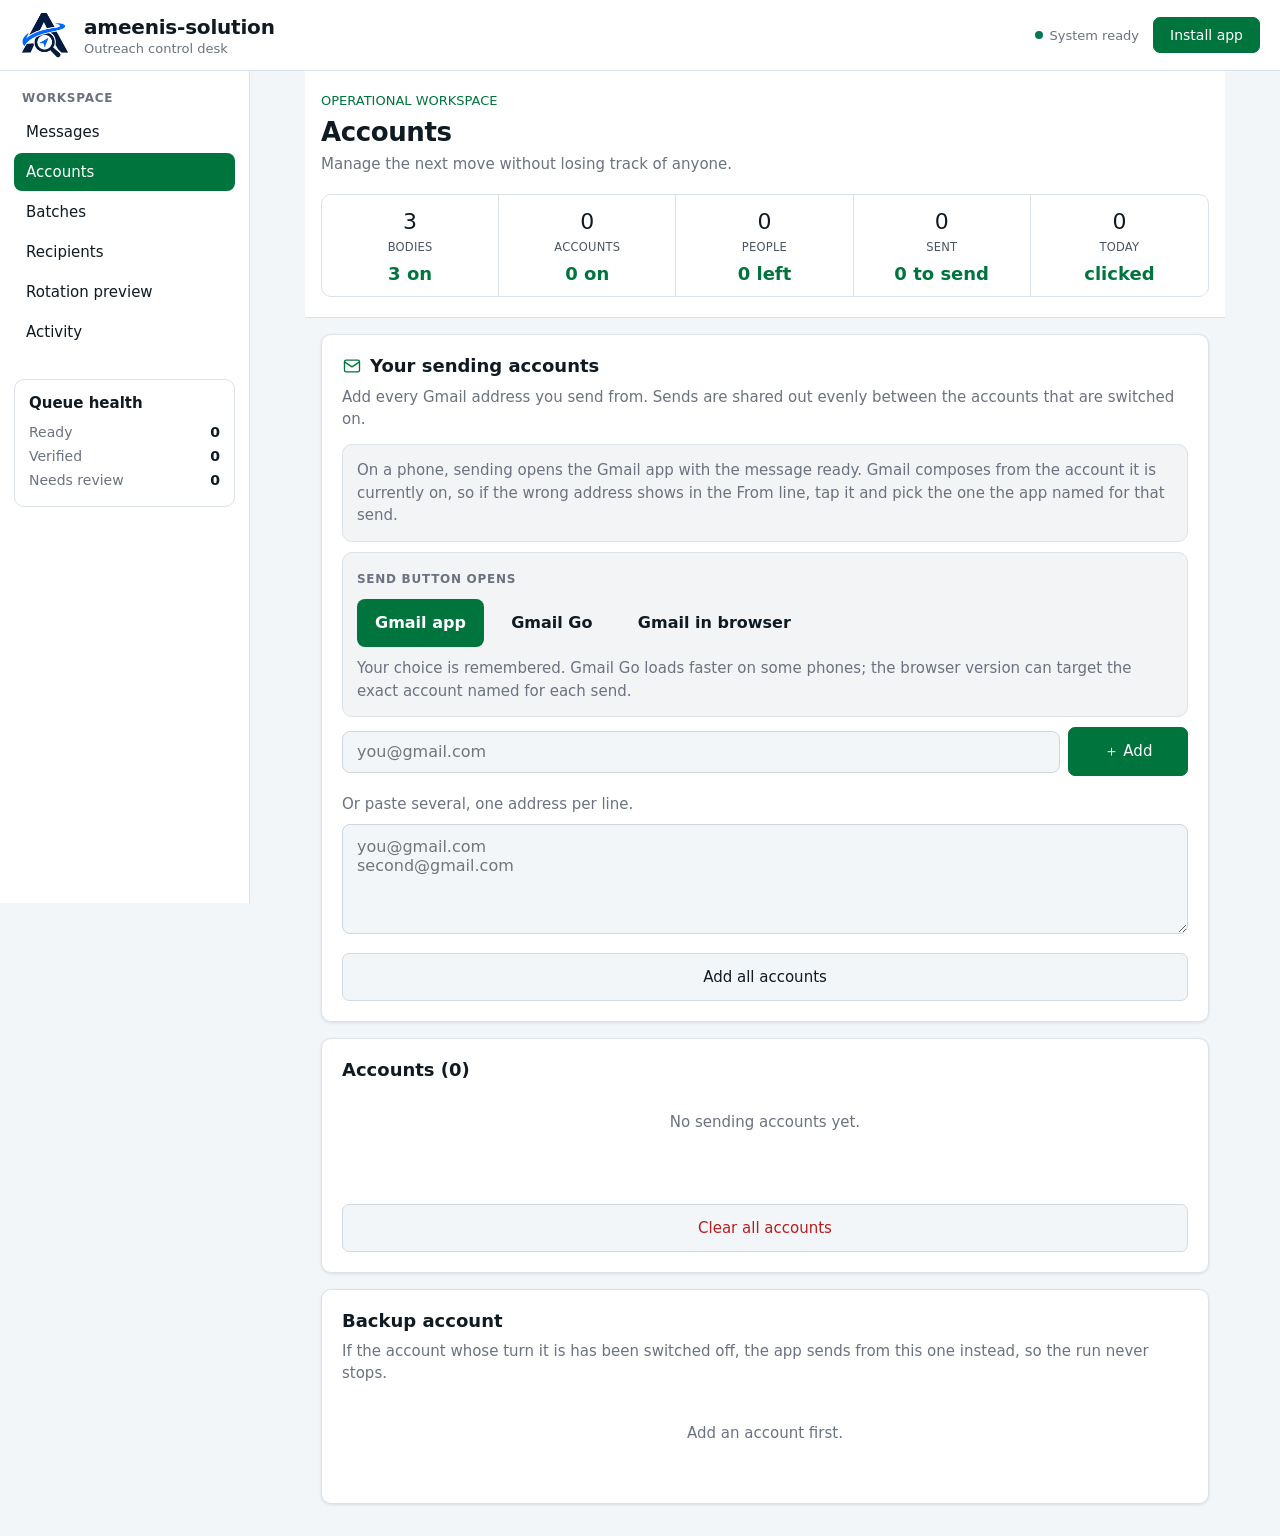
==== commit df065f97: "Add files via upload" ====
--- a/accounts.html
+++ b/accounts.html
@@ -81,6 +81,7 @@
 <section class="card">
   <b class="ct">Accounts (<span id="acc-count">0</span>)</b>
   <div id="acc-list"></div>
+  <button class="btn d" data-act="clearAccs" style="width:100%;margin-top:16px;padding:14px">Clear all accounts</button>
 </section>
 
 <section class="card">
--- a/styles.css
+++ b/styles.css
@@ -164,3 +164,6 @@
   main{padding-top:20px}
 }
 body input,body select,body textarea{font-size:16px!important}
+.stats{grid-template-columns:repeat(5,1fr)}
+.stats .stat b{font-size:20px}
+.stats .stat i{font-size:11px}
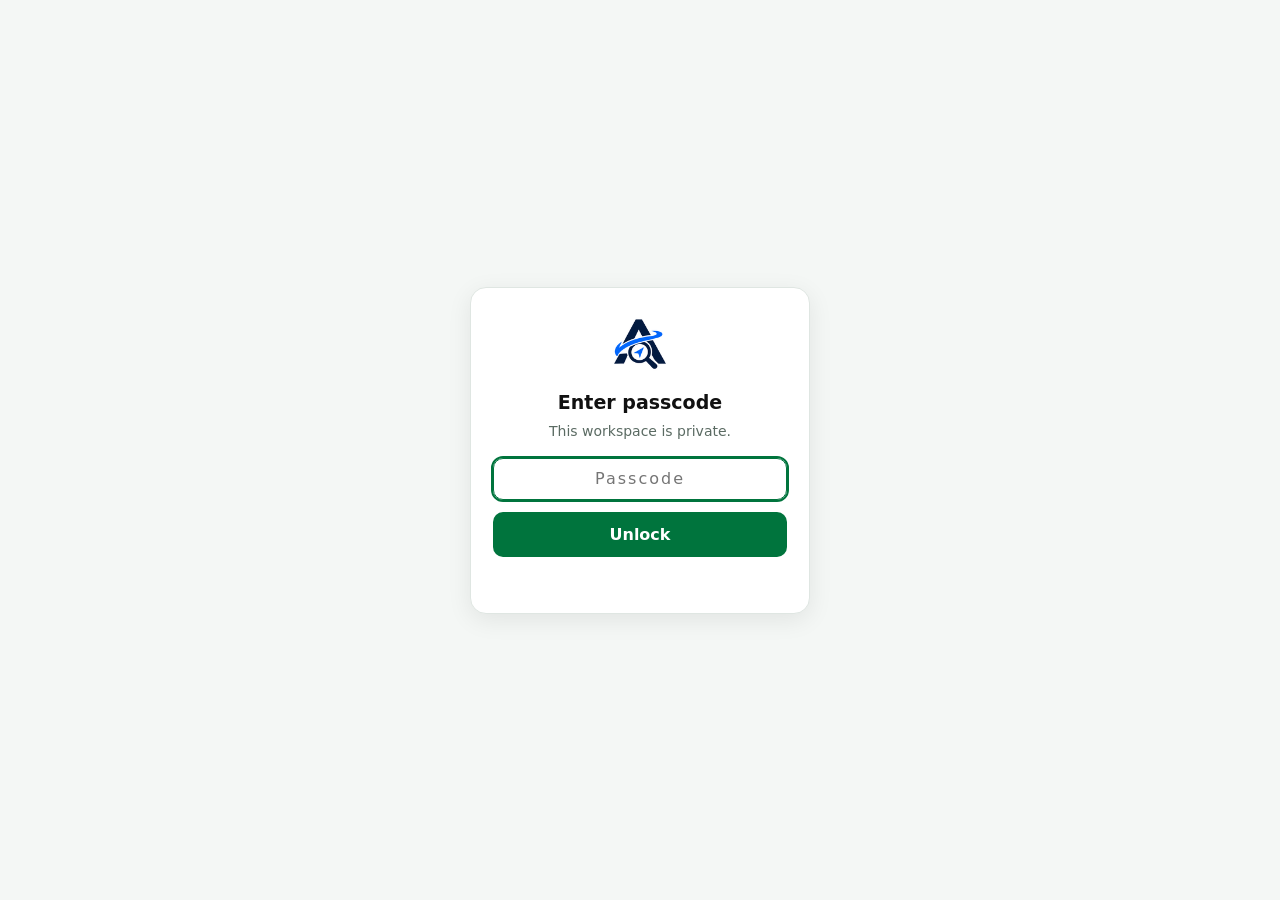
==== commit 6dfe8235: "Add files via upload" ====
--- a/accounts.html
+++ b/accounts.html
@@ -13,6 +13,7 @@
 <meta property="og:type" content="website">
 <meta property="og:image" content="logo-full.png">
 <title>ameenis-solution Scout — Accounts</title>
+<script src="gate.js"></script>
 <link rel="manifest" href="manifest.webmanifest">
 <link rel="icon" type="image/png" href="icon-192.png">
 <link rel="apple-touch-icon" href="icon-192.png">
